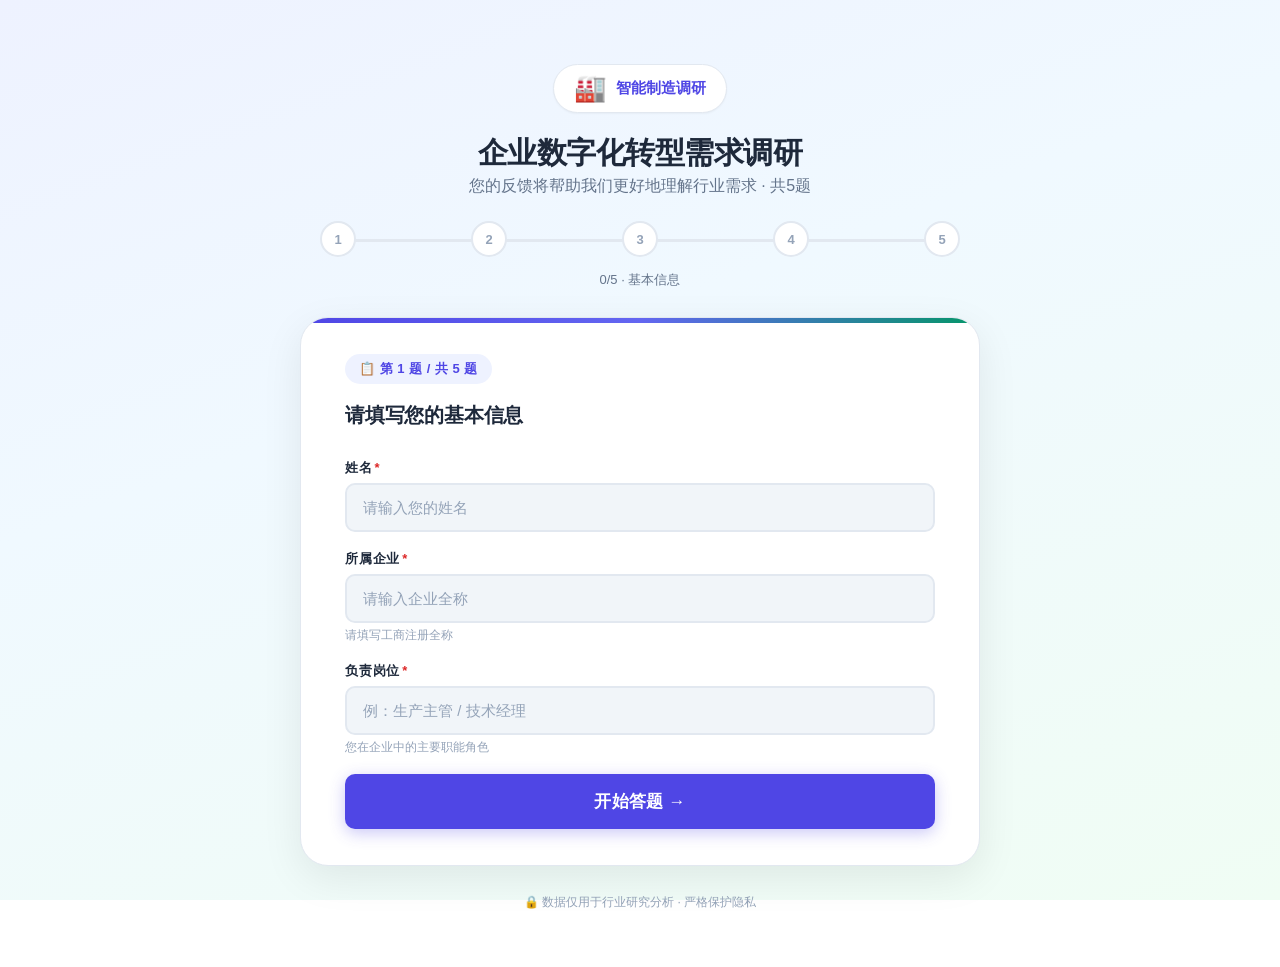
==== frontend/index.html @ d5b838df "v3.0: 智能制造问卷系统 - 全响应式前端+BANT线索管理+Railway部署" ====
<!DOCTYPE html>
<html lang="zh-CN">
<head>
    <meta charset="UTF-8">
    <meta name="viewport" content="width=device-width, initial-scale=1.0, maximum-scale=1.0, user-scalable=no">
    <title>智能制造调研问卷</title>
    <link rel="stylesheet" href="style.css">
</head>
<body>
<div class="survey-container">

    <!-- 头部 -->
    <header class="survey-header">
        <div class="brand"><span class="icon">🏭</span><span class="text">智能制造调研</span></div>
        <h1>企业数字化转型需求调研</h1>
        <p class="desc">您的反馈将帮助我们更好地理解行业需求 · 共5题</p>
    </header>

    <!-- 进度条 -->
    <div class="progress-wrap" id="progressWrap">
        <div class="progress-track"><div class="progress-track-fill" id="progressTrack"></div></div>
        <div class="progress-dots">
            <div class="progress-dot current" data-step="1"><span class="num">1</span><span class="check">✓</span></div>
            <div class="progress-dot" data-step="2"><span class="num">2</span><span class="check">✓</span></div>
            <div class="progress-dot" data-step="3"><span class="num">3</span><span class="check">✓</span></div>
            <div class="progress-dot" data-step="4"><span class="num">4</span><span class="check">✓</span></div>
            <div class="progress-dot" data-step="5"><span class="num">5</span><span class="check">✓</span></div>
        </div>
        <div class="progress-label" id="progressLabel">1/5 · 基本信息</div>
    </div>

    <!-- 卡片主体 -->
    <div class="survey-card" id="surveyCard">

        <!-- 步骤1: 基本信息 -->
        <div class="step active" id="step1">
            <div class="q-badge">📋 第 1 题 / 共 5 题</div>
            <h2 class="q-title">请填写您的基本信息</h2>

            <div class="form-field">
                <label>姓名<span class="req">*</span></label>
                <input type="text" id="name" placeholder="请输入您的姓名" maxlength="50" autocomplete="name">
            </div>
            <div class="form-field">
                <label>所属企业<span class="req">*</span></label>
                <input type="text" id="company" placeholder="请输入企业全称" maxlength="100" autocomplete="organization">
                <div class="form-hint">请填写工商注册全称</div>
            </div>
            <div class="form-field">
                <label>负责岗位<span class="req">*</span></label>
                <input type="text" id="position" placeholder="例：生产主管 / 技术经理" maxlength="100">
                <div class="form-hint">您在企业中的主要职能角色</div>
            </div>

            <button class="survey-btn btn-main" id="btnStart" onclick="startSurvey()">
                开始答题 →
            </button>
        </div>

        <!-- 步骤2-5: 选择题 -->
        <div class="step" id="stepChoice">
            <div class="q-badge" id="choiceBadge"></div>
            <h2 class="q-title" id="choiceTitle"></h2>
            <div class="options-list" id="optionsList"></div>
            <button class="survey-btn btn-main" id="btnSubmit" onclick="submitChoice()" disabled>请先选择一项</button>
        </div>

        <!-- 完成页 -->
        <div class="step" id="stepComplete">
            <div class="complete-hero">
                <div class="complete-icon">✅</div>
                <h2>调研完成！</h2>
                <p class="sub">感谢您的宝贵反馈</p>
                <div class="lead-badge" id="leadBadge"></div>
            </div>

            <div class="analysis-block">
                <div class="qa-review" id="qaReview"></div>
                <div class="analysis-card" id="analysisSummary"></div>
                <div class="insight-list" id="insightList"></div>
            </div>

            <button class="survey-btn btn-second" onclick="location.reload()">重新填写</button>
        </div>
    </div>

    <!-- 底部 -->
    <footer class="survey-footer">
        <p>🔒 数据仅用于行业研究分析 · 严格保护隐私</p>
    </footer>

</div>

<!-- 加载层 -->
<div class="loading-layer" id="loadingLayer">
    <div class="spinner-outer"></div>
    <div class="loading-text" id="loadingText">请稍候...</div>
</div>

<script src="app.js"></script>
</body>
</html>
---- frontend/style.css ----
/* ================================================================
   智能制造调研问卷 - 全响应式精美样式 v3.0
   适配: 手机 (<768px) | 平板 (768-1023px) | PC (>=1024px)
   ================================================================ */

/* ---------- 设计变量 ---------- */
:root {
    --c-primary: #4f46e5;
    --c-primary-deep: #3730a3;
    --c-primary-light: #eef2ff;
    --c-primary-glow: rgba(79,70,229,.15);
    --c-success: #059669;
    --c-success-light: #ecfdf5;
    --c-warning: #d97706;
    --c-danger: #dc2626;
    --c-text: #1e293b;
    --c-text-2: #64748b;
    --c-text-3: #94a3b8;
    --c-bg: #f1f5f9;
    --c-surface: #ffffff;
    --c-border: #e2e8f0;
    --c-border-focus: #a5b4fc;
    --radius-sm: 10px;
    --radius: 16px;
    --radius-lg: 24px;
    --shadow-sm: 0 1px 2px rgba(0,0,0,.04);
    --shadow: 0 4px 24px rgba(0,0,0,.06), 0 1px 2px rgba(0,0,0,.04);
    --shadow-lg: 0 12px 40px rgba(0,0,0,.08);
    --ease-spring: cubic-bezier(.34,1.56,.64,1);
    --ease-smooth: cubic-bezier(.4,0,.2,1);
    --font-mono: "SF Mono","Cascadia Code","Consolas",monospace;
}

/* ---------- 重置 ---------- */
*,*::before,*::after{box-sizing:border-box;margin:0;padding:0}
html{-webkit-text-size-adjust:100%;scroll-behavior:smooth}
body{
    font-family:-apple-system,BlinkMacSystemFont,"Segoe UI","PingFang SC","Hiragino Sans GB","Microsoft YaHei",sans-serif;
    background:linear-gradient(160deg,#eef2ff 0%,#f0f9ff 40%,#f0fdf4 100%);
    background-attachment:fixed;
    color:var(--c-text);
    min-height:100dvh;
    -webkit-font-smoothing:antialiased;
    -moz-osx-font-smoothing:grayscale;
    overflow-x:hidden;
}
img,svg{display:block;max-width:100%}
button,input{font-family:inherit;font-size:inherit}
button{cursor:pointer;border:none;background:none}

/* ---------- 容器 ---------- */
.survey-container{
    min-height:100dvh;
    display:flex;
    flex-direction:column;
    align-items:center;
    padding: 16px 16px 32px;
}

/* ---------- 头部 ---------- */
.survey-header{
    text-align:center;
    padding:32px 0 24px;
    width:100%;
    max-width:640px;
}
.survey-header .brand{
    display:inline-flex;align-items:center;gap:10px;
    background:var(--c-surface);padding:8px 20px;border-radius:40px;
    box-shadow:var(--shadow-sm);border:1px solid var(--c-border);
    margin-bottom:12px;
}
.survey-header .brand .icon{font-size:26px}
.survey-header .brand .text{font-size:15px;font-weight:700;color:var(--c-primary)}
.survey-header h1{
    font-size:clamp(20px,5vw,28px);font-weight:800;color:var(--c-text);
    letter-spacing:-.5px;line-height:1.3;
    margin:8px 0 4px;
}
.survey-header .desc{font-size:14px;color:var(--c-text-2)}

/* ---------- 进度系统 ---------- */
.progress-wrap{
    width:100%;max-width:640px;margin-bottom:28px;
    position:relative;
}
.progress-dots{
    display:flex;justify-content:space-between;
    position:relative;z-index:1;
}
.progress-dot{
    width:36px;height:36px;border-radius:50%;
    background:var(--c-surface);border:2.5px solid var(--c-border);
    display:flex;align-items:center;justify-content:center;
    font-size:13px;font-weight:700;color:var(--c-text-3);
    transition:all .35s var(--ease-smooth);
    position:relative;
}
.progress-dot.done{background:var(--c-primary);border-color:var(--c-primary);color:#fff}
.progress-dot.current{background:var(--c-surface);border-color:var(--c-primary);color:var(--c-primary);box-shadow:0 0 0 6px var(--c-primary-glow)}
.progress-dot .check{display:none}
.progress-dot.done .num{display:none}
.progress-dot.done .check{display:inline}

.progress-track{
    position:absolute;top:18px;left:18px;right:18px;height:2.5px;background:var(--c-border);z-index:0;
    border-radius:2px;
}
.progress-track-fill{
    height:100%;background:linear-gradient(90deg,var(--c-primary),var(--c-success));
    border-radius:2px;transition:width .5s var(--ease-smooth);
}
.progress-label{
    text-align:center;font-size:13px;color:var(--c-text-2);margin-top:14px;
    font-weight:500;
}

/* ---------- 卡片容器 ---------- */
.survey-card{
    width:100%;max-width:640px;
    background:var(--c-surface);
    border-radius:var(--radius-lg);
    box-shadow:var(--shadow-lg);
    border:1px solid var(--c-border);
    padding: clamp(20px,4vw,32px);
    position:relative;
    overflow:hidden;
    transition:all .35s var(--ease-smooth);
    min-height:300px;
}
.survey-card::before{
    content:'';position:absolute;top:0;left:0;right:0;height:4px;
    background:linear-gradient(90deg,var(--c-primary),#6366f1,var(--c-success));
}

/* ---------- 步骤区 ---------- */
.step{display:none}
.step.active{display:block}
.animate-in{animation:slideIn .45s var(--ease-spring)}
@keyframes slideIn{
    from{opacity:0;transform:translateX(30px) scale(.97)}
    to{opacity:1;transform:translateX(0) scale(1)}
}

/* ---------- 题号标签 ---------- */
.q-badge{
    display:inline-flex;align-items:center;gap:6px;
    background:var(--c-primary-light);color:var(--c-primary);
    font-size:13px;font-weight:700;padding:6px 14px;border-radius:24px;
    margin-bottom:16px;
    letter-spacing:.5px;
}

/* ---------- 问题标题 ---------- */
.q-title{
    font-size:clamp(17px,4vw,20px);font-weight:700;line-height:1.55;
    color:var(--c-text);margin-bottom:clamp(18px,3vw,28px);
    letter-spacing:-.2px;
}

/* ---------- 表单 (步骤1) ---------- */
.form-field{margin-bottom:18px}
.form-field label{
    display:block;font-size:13px;font-weight:700;color:var(--c-text);
    margin-bottom:6px;text-transform:uppercase;letter-spacing:.8px;
}
.form-field .req{color:var(--c-danger);margin-left:2px}
.form-field input{
    width:100%;padding:14px 16px;font-size:15px;
    border:2px solid var(--c-border);border-radius:var(--radius-sm);
    background:var(--c-bg);color:var(--c-text);
    transition:all .2s;
    outline:none;
}
.form-field input:focus{border-color:var(--c-primary);box-shadow:0 0 0 4px var(--c-primary-glow);background:var(--c-surface)}
.form-field input::placeholder{color:var(--c-text-3)}
.form-hint{font-size:12px;color:var(--c-text-3);margin-top:4px}

/* ---------- 选项列表 ---------- */
.options-list{display:flex;flex-direction:column;gap:10px;margin-bottom:20px}
.option-card{
    display:flex;align-items:center;gap:14px;
    padding:15px 16px;border:2px solid var(--c-border);border-radius:var(--radius-sm);
    cursor:pointer;transition:all .2s;background:var(--c-surface);
    -webkit-tap-highlight-color:transparent;user-select:none;
    position:relative;overflow:hidden;
}
.option-card:hover{border-color:var(--c-border-focus);background:#fafbfd}
.option-card:active{transform:scale(.985)}
.option-card.selected{border-color:var(--c-primary);background:var(--c-primary-light)}
.option-card.selected::after{
    content:'';position:absolute;inset:0;background:linear-gradient(135deg,rgba(79,70,229,.04),rgba(99,102,241,.02));
}
.option-letter{
    width:34px;height:34px;border-radius:50%;background:var(--c-bg);
    color:var(--c-text-2);display:flex;align-items:center;justify-content:center;
    font-weight:800;font-size:14px;flex-shrink:0;transition:all .25s var(--ease-smooth);
}
.option-card.selected .option-letter{background:var(--c-primary);color:#fff;transform:scale(1.1)}
.option-text{font-size:15px;line-height:1.5;flex:1;font-weight:500}
.option-check{
    font-size:20px;color:var(--c-primary);opacity:0;transform:scale(.5);
    transition:all .3s var(--ease-spring);flex-shrink:0;
}
.option-card.selected .option-check{opacity:1;transform:scale(1)}

/* ---------- 按钮 ---------- */
.survey-btn{
    width:100%;padding:15px 24px;font-size:16px;font-weight:700;
    border-radius:var(--radius-sm);transition:all .2s;
    letter-spacing:.3px;position:relative;overflow:hidden;
}
.survey-btn.btn-main{
    background:var(--c-primary);color:#fff;
    box-shadow:0 4px 16px rgba(79,70,229,.3);
}
.survey-btn.btn-main:hover:not(:disabled){background:var(--c-primary-deep);transform:translateY(-1px);box-shadow:0 6px 22px rgba(79,70,229,.35)}
.survey-btn.btn-main:active:not(:disabled){transform:scale(.98)}
.survey-btn.btn-main:disabled{background:#cbd5e1;color:#94a3b8;box-shadow:none;cursor:not-allowed}
.survey-btn.btn-second{
    background:var(--c-bg);color:var(--c-text);border:2px solid var(--c-border);
    margin-top:14px;
}
.survey-btn.btn-second:hover{background:var(--c-border)}

/* ---------- 完成页 ---------- */
.complete-hero{text-align:center;padding:12px 0 24px}
.complete-icon{
    font-size:64px;display:inline-block;
    animation:popIn .5s var(--ease-spring) both;
}
@keyframes popIn{0%{transform:scale(0) rotate(-15deg)}70%{transform:scale(1.15) rotate(3deg)}100%{transform:scale(1) rotate(0)}}
.complete-hero h2{font-size:22px;font-weight:800;color:var(--c-success);margin:12px 0 6px}
.complete-hero .sub{font-size:14px;color:var(--c-text-2)}

.lead-badge{
    display:inline-flex;align-items:center;gap:6px;
    padding:8px 20px;border-radius:24px;
    font-size:14px;font-weight:700;color:#fff;
    margin-top:8px;
}

.analysis-block{
    margin-top:24px;padding-top:24px;border-top:1px solid var(--c-border);
}
.analysis-block h4{font-size:14px;font-weight:700;color:var(--c-text);margin-bottom:12px;display:flex;align-items:center;gap:6px}

.qa-review{margin-bottom:20px}
.qa-list{display:flex;flex-direction:column;gap:8px}
.qa-row{background:var(--c-bg);border-radius:var(--radius-sm);padding:12px 14px;font-size:13px;line-height:1.6}
.qa-row .q{color:var(--c-text-2);margin-bottom:3px;font-size:12px}
.qa-row .a{font-weight:600;color:var(--c-text)}

.analysis-card{
    background:var(--c-primary-light);padding:18px;border-radius:var(--radius-sm);
    margin-bottom:16px;position:relative;
}
.analysis-card .text{font-size:14px;line-height:1.7;color:var(--c-text)}
.analysis-card .advice{
    margin-top:10px;font-size:13px;font-weight:600;color:var(--c-primary);
    padding-top:10px;border-top:1px solid rgba(79,70,229,.15);
}

.pain-tags{display:flex;gap:6px;flex-wrap:wrap;margin:10px 0}
.pain-tag{
    background:#fef2f2;color:var(--c-danger);padding:5px 10px;border-radius:6px;
    font-size:12px;font-weight:600;
}

.insight-list{display:flex;flex-direction:column;gap:8px}
.insight-row{
    display:flex;gap:10px;align-items:flex-start;
    padding:10px 12px;background:var(--c-bg);border-radius:var(--radius-sm);
    font-size:13px;line-height:1.6;
}
.insight-row .dot{flex-shrink:0;width:22px;height:22px;border-radius:50%;display:flex;align-items:center;justify-content:center;font-size:13px}

/* ---------- 加载层 ---------- */
.loading-layer{
    display:none;position:fixed;inset:0;
    background:rgba(255,255,255,.85);backdrop-filter:blur(8px);
    z-index:200;flex-direction:column;align-items:center;justify-content:center;
}
.loading-layer.show{display:flex}
.spinner-outer{
    width:48px;height:48px;border:3px solid var(--c-border);
    border-top-color:var(--c-primary);border-radius:50%;
    animation:spin .7s linear infinite;margin-bottom:16px;
}
@keyframes spin{to{transform:rotate(360deg)}}
.loading-text{font-size:15px;color:var(--c-text-2);text-align:center}

/* ---------- Toast ---------- */
.toast-msg{
    position:fixed;top:20px;left:50%;transform:translateX(-50%);
    background:#fef2f2;color:var(--c-danger);padding:12px 22px;
    border-radius:12px;font-size:14px;font-weight:500;
    box-shadow:var(--shadow);z-index:300;
    animation:toastIn .3s ease;
}
@keyframes toastIn{from{opacity:0;transform:translateX(-50%) translateY(-16px)}to{opacity:1;transform:translateX(-50%) translateY(0)}}

/* ---------- 底部 ---------- */
.survey-footer{
    text-align:center;padding:28px 0 8px;width:100%;max-width:640px;
}
.survey-footer p{font-size:12px;color:var(--c-text-3);display:flex;align-items:center;justify-content:center;gap:4px}

/* ================================================================
   响应式
   ================================================================ */

/* 平板: 768+ */
@media(min-width:768px){
    .survey-container{padding:24px 24px 40px}
    .survey-card{padding:32px 36px}
    .option-card{padding:16px 20px}
    .option-card:hover:not(.selected){border-color:var(--c-border-focus);transform:translateX(4px)}
    .options-list{gap:12px}
    .survey-btn{padding:16px 28px;font-size:17px}
    .complete-icon{font-size:72px}
}

/* PC: 1024+ */
@media(min-width:1024px){
    .survey-container{padding:32px 40px 48px}
    .survey-card{max-width:680px;padding:36px 44px;border-radius:28px}
    .survey-card::before{height:5px}
    .survey-header h1{font-size:30px}
    .survey-header .desc{font-size:16px}
    .options-list{display:grid;grid-template-columns:1fr 1fr;gap:12px}
    .option-card{min-height:72px}
    .question-number{font-size:14px}
    .question-title{font-size:22px}
    .analysis-card{display:flex;gap:20px;align-items:flex-start}
    .analysis-card>div:first-child{flex:1}
    .analysis-card .advice{flex:1;border-top:none;border-left:1px solid rgba(79,70,229,.15);padding-left:20px;margin-top:0;display:flex;align-items:center}
}

/* 大屏: 1440+ */
@media(min-width:1440px){
    .survey-card{max-width:760px;padding:40px 56px}
    .survey-header{padding:48px 0 32px;max-width:760px}
}

/* 小手机: <360px */
@media(max-width:360px){
    .survey-container{padding:10px 10px 24px}
    .survey-card{padding:18px 14px;border-radius:var(--radius)}
    .q-title{font-size:16px}
    .option-card{padding:13px 14px;gap:10px}
    .option-letter{width:30px;height:30px;font-size:13px}
    .option-text{font-size:14px}
    .survey-btn{padding:14px 18px;font-size:15px}
}
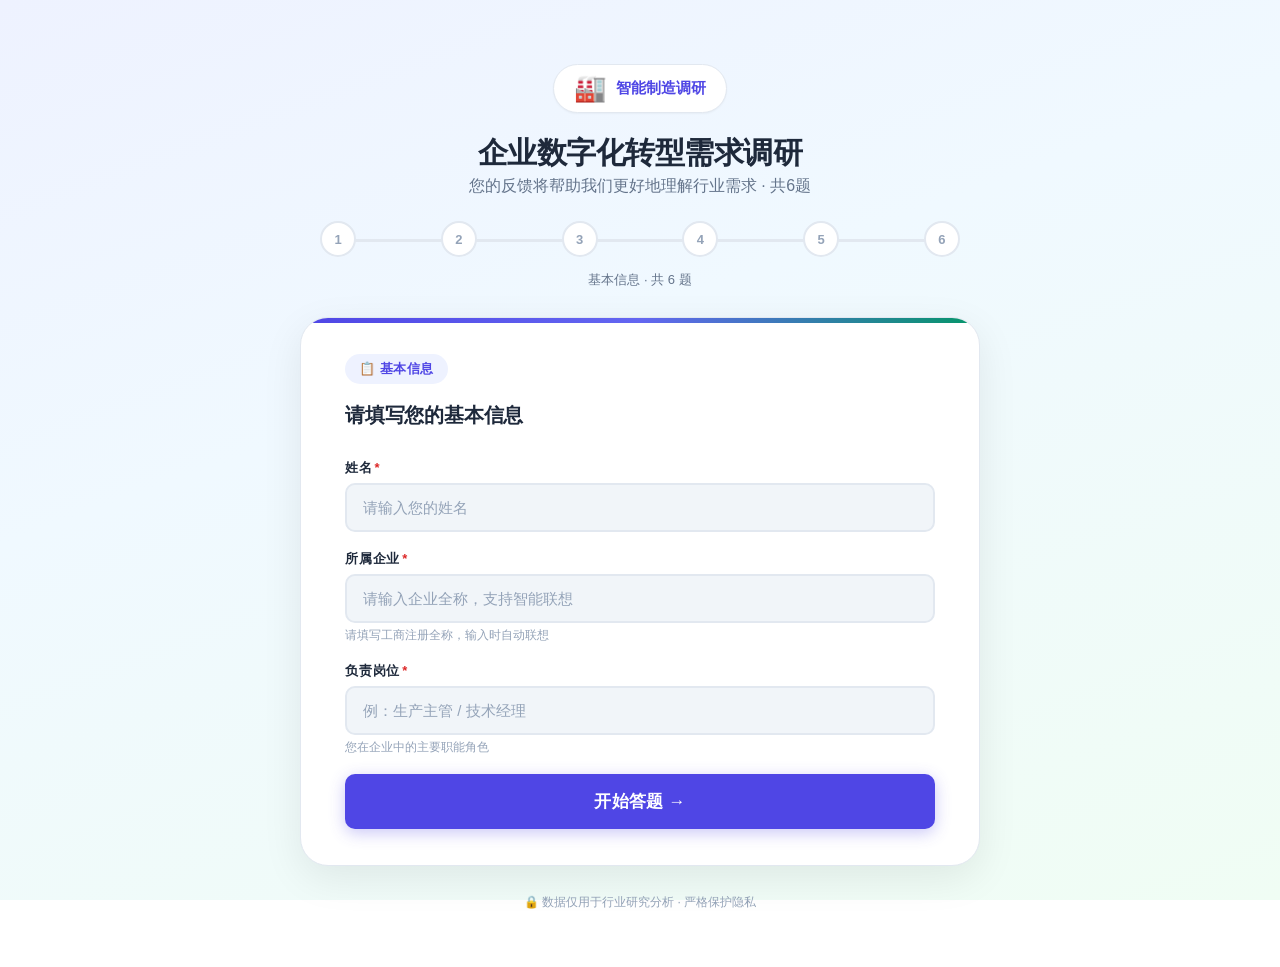
==== commit ff25f770: "feat: 3项核心升级 - 修复提交400错误(le=5->10) + 基本信息不计题数(6道AI题1-6) + 企查查/天眼查企业数据库(160+家)" ====
--- a/frontend/index.html
+++ b/frontend/index.html
@@ -13,7 +13,7 @@
     <header class="survey-header">
         <div class="brand"><span class="icon">🏭</span><span class="text">智能制造调研</span></div>
         <h1>企业数字化转型需求调研</h1>
-        <p class="desc">您的反馈将帮助我们更好地理解行业需求 · 共5题</p>
+        <p class="desc">您的反馈将帮助我们更好地理解行业需求 · 共6题</p>
     </header>
 
     <!-- 进度条 -->
@@ -25,26 +25,28 @@
             <div class="progress-dot" data-step="3"><span class="num">3</span><span class="check">✓</span></div>
             <div class="progress-dot" data-step="4"><span class="num">4</span><span class="check">✓</span></div>
             <div class="progress-dot" data-step="5"><span class="num">5</span><span class="check">✓</span></div>
+            <div class="progress-dot" data-step="6"><span class="num">6</span><span class="check">✓</span></div>
         </div>
-        <div class="progress-label" id="progressLabel">1/5 · 基本信息</div>
+        <div class="progress-label" id="progressLabel">基本信息 · 共 6 题</div>
     </div>
 
     <!-- 卡片主体 -->
     <div class="survey-card" id="surveyCard">
 
-        <!-- 步骤1: 基本信息 -->
+        <!-- 步骤1: 基本信息（不计入题数） -->
         <div class="step active" id="step1">
-            <div class="q-badge">📋 第 1 题 / 共 5 题</div>
+            <div class="q-badge">📋 基本信息</div>
             <h2 class="q-title">请填写您的基本信息</h2>
 
             <div class="form-field">
                 <label>姓名<span class="req">*</span></label>
                 <input type="text" id="name" placeholder="请输入您的姓名" maxlength="50" autocomplete="name">
             </div>
-            <div class="form-field">
+            <div class="form-field autocomplete-field">
                 <label>所属企业<span class="req">*</span></label>
-                <input type="text" id="company" placeholder="请输入企业全称" maxlength="100" autocomplete="organization">
-                <div class="form-hint">请填写工商注册全称</div>
+                <input type="text" id="company" placeholder="请输入企业全称，支持智能联想" maxlength="100" autocomplete="organization" autocomplete="off">
+                <div class="autocomplete-dropdown" id="companySuggestions"></div>
+                <div class="form-hint">请填写工商注册全称，输入时自动联想</div>
             </div>
             <div class="form-field">
                 <label>负责岗位<span class="req">*</span></label>
--- a/frontend/style.css
+++ b/frontend/style.css
@@ -176,6 +176,27 @@
 .form-field input::placeholder{color:var(--c-text-3)}
 .form-hint{font-size:12px;color:var(--c-text-3);margin-top:4px}
 
+/* ---------- 企业名称智能联想下拉 ---------- */
+.autocomplete-field{position:relative}
+.autocomplete-dropdown{
+    position:absolute;top:100%;left:0;right:0;z-index:200;
+    background:var(--c-surface);border:2px solid var(--c-primary);
+    border-top:none;border-radius:0 0 var(--radius-sm) var(--radius-sm);
+    max-height:220px;overflow-y:auto;display:none;
+    box-shadow:0 8px 24px rgba(0,0,0,.1);
+}
+.autocomplete-dropdown.show{display:block}
+.autocomplete-item{
+    padding:11px 16px;font-size:14px;cursor:pointer;transition:background .15s;
+    border-bottom:1px solid var(--c-border);
+    color:var(--c-text);
+}
+.autocomplete-item:last-child{border-bottom:none}
+.autocomplete-item:hover{background:var(--c-primary-light);color:var(--c-primary)}
+.autocomplete-empty{
+    padding:14px 16px;font-size:13px;color:var(--c-text-3);text-align:center;
+}
+
 /* ---------- 选项列表 ---------- */
 .options-list{display:flex;flex-direction:column;gap:10px;margin-bottom:20px}
 .option-card{
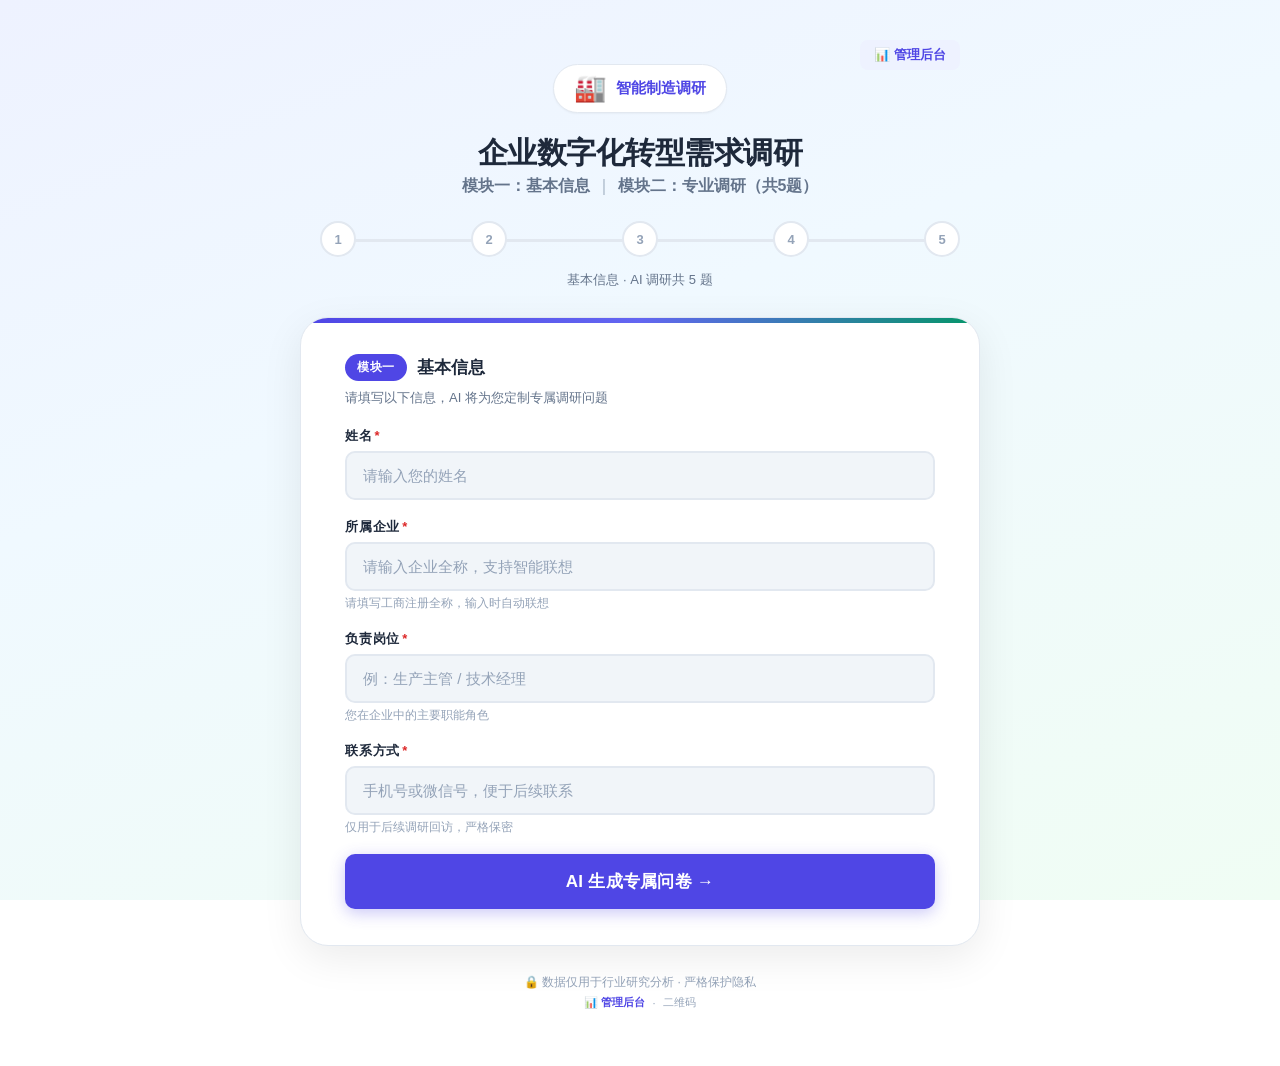
==== commit ab5795a5: "v3.0: ???(????+5?AI)??????????????????????" ====
--- a/frontend/index.html
+++ b/frontend/index.html
@@ -13,10 +13,15 @@
     <header class="survey-header">
         <div class="brand"><span class="icon">🏭</span><span class="text">智能制造调研</span></div>
         <h1>企业数字化转型需求调研</h1>
-        <p class="desc">您的反馈将帮助我们更好地理解行业需求 · 共6题</p>
+        <p class="desc">
+            <span class="desc-module">模块一：基本信息</span>
+            <span class="desc-sep">｜</span>
+            <span class="desc-module">模块二：专业调研（共5题）</span>
+        </p>
+        <a href="/admin" class="header-admin-link">📊 管理后台</a>
     </header>
 
-    <!-- 进度条 -->
+    <!-- 进度条 （仅跟踪 5 道 AI 题）-->
     <div class="progress-wrap" id="progressWrap">
         <div class="progress-track"><div class="progress-track-fill" id="progressTrack"></div></div>
         <div class="progress-dots">
@@ -25,18 +30,20 @@
             <div class="progress-dot" data-step="3"><span class="num">3</span><span class="check">✓</span></div>
             <div class="progress-dot" data-step="4"><span class="num">4</span><span class="check">✓</span></div>
             <div class="progress-dot" data-step="5"><span class="num">5</span><span class="check">✓</span></div>
-            <div class="progress-dot" data-step="6"><span class="num">6</span><span class="check">✓</span></div>
         </div>
-        <div class="progress-label" id="progressLabel">基本信息 · 共 6 题</div>
+        <div class="progress-label" id="progressLabel">基本信息 · AI 调研共 5 题</div>
     </div>
 
     <!-- 卡片主体 -->
     <div class="survey-card" id="surveyCard">
 
-        <!-- 步骤1: 基本信息（不计入题数） -->
+        <!-- 模块一：基本信息 -->
         <div class="step active" id="step1">
-            <div class="q-badge">📋 基本信息</div>
-            <h2 class="q-title">请填写您的基本信息</h2>
+            <div class="module-header">
+                <span class="module-badge">模块一</span>
+                <h3>基本信息</h3>
+            </div>
+            <p class="q-subtitle">请填写以下信息，AI 将为您定制专属调研问题</p>
 
             <div class="form-field">
                 <label>姓名<span class="req">*</span></label>
@@ -53,14 +60,23 @@
                 <input type="text" id="position" placeholder="例：生产主管 / 技术经理" maxlength="100">
                 <div class="form-hint">您在企业中的主要职能角色</div>
             </div>
+            <div class="form-field">
+                <label>联系方式<span class="req">*</span></label>
+                <input type="text" id="contact" placeholder="手机号或微信号，便于后续联系" maxlength="100" autocomplete="tel">
+                <div class="form-hint">仅用于后续调研回访，严格保密</div>
+            </div>
 
             <button class="survey-btn btn-main" id="btnStart" onclick="startSurvey()">
-                开始答题 →
+                AI 生成专属问卷 →
             </button>
         </div>
 
-        <!-- 步骤2-5: 选择题 -->
+        <!-- 模块二：AI 选择题 -->
         <div class="step" id="stepChoice">
+            <div class="module-header">
+                <span class="module-badge">模块二</span>
+                <h3>专业调研</h3>
+            </div>
             <div class="q-badge" id="choiceBadge"></div>
             <h2 class="q-title" id="choiceTitle"></h2>
             <div class="options-list" id="optionsList"></div>
@@ -72,7 +88,7 @@
             <div class="complete-hero">
                 <div class="complete-icon">✅</div>
                 <h2>调研完成！</h2>
-                <p class="sub">感谢您的宝贵反馈</p>
+                <p class="sub">感谢您的宝贵反馈，AI 已完成智能分析</p>
                 <div class="lead-badge" id="leadBadge"></div>
             </div>
 
@@ -82,13 +98,32 @@
                 <div class="insight-list" id="insightList"></div>
             </div>
 
-            <button class="survey-btn btn-second" onclick="location.reload()">重新填写</button>
+            <div class="complete-actions">
+                <button class="survey-btn btn-main btn-share" id="btnQRCode" onclick="showQRCode()">📱 分享问卷二维码</button>
+                <button class="survey-btn btn-second" onclick="location.reload()">重新填写</button>
+            </div>
+
+            <!-- 二维码弹窗 -->
+            <div class="qrcode-modal" id="qrcodeModal">
+                <div class="qrcode-modal-mask" onclick="closeQRCode()"></div>
+                <div class="qrcode-modal-content">
+                    <h4>📱 扫码开始调研</h4>
+                    <img id="qrcodeImg" src="" alt="问卷二维码" />
+                    <p class="qrcode-url" id="qrcodeUrl"></p>
+                    <button class="survey-btn btn-second btn-sm" onclick="closeQRCode()">关闭</button>
+                </div>
+            </div>
         </div>
     </div>
 
     <!-- 底部 -->
     <footer class="survey-footer">
         <p>🔒 数据仅用于行业研究分析 · 严格保护隐私</p>
+        <p style="margin-top:4px;font-size:11px;">
+            <a href="/admin" style="color:var(--c-primary);text-decoration:none;font-weight:600;">📊 管理后台</a>
+            &nbsp;·&nbsp;
+            <a href="/qrcode-page" style="color:var(--c-text-3);text-decoration:none;">二维码</a>
+        </p>
     </footer>
 
 </div>
@@ -96,7 +131,8 @@
 <!-- 加载层 -->
 <div class="loading-layer" id="loadingLayer">
     <div class="spinner-outer"></div>
-    <div class="loading-text" id="loadingText">请稍候...</div>
+    <div class="loading-text" id="loadingText">AI 正在为您生成专属问卷...</div>
+    <div class="loading-hint">根据您的企业画像定制问题，预计 3-8 秒</div>
 </div>
 
 <script src="app.js"></script>
--- a/frontend/style.css
+++ b/frontend/style.css
@@ -1,6 +1,6 @@
 /* ================================================================
    智能制造调研问卷 - 全响应式精美样式 v3.0
-   适配: 手机 (<768px) | 平板 (768-1023px) | PC (>=1024px)
+   双模块 · 5题 AI · 联系方式 · 二维码分享 · 修复完成页
    ================================================================ */
 
 /* ---------- 设计变量 ---------- */
@@ -31,7 +31,6 @@
     --font-mono: "SF Mono","Cascadia Code","Consolas",monospace;
 }
 
-/* ---------- 重置 ---------- */
 *,*::before,*::after{box-sizing:border-box;margin:0;padding:0}
 html{-webkit-text-size-adjust:100%;scroll-behavior:smooth}
 body{
@@ -63,6 +62,7 @@
     padding:32px 0 24px;
     width:100%;
     max-width:640px;
+    position:relative;
 }
 .survey-header .brand{
     display:inline-flex;align-items:center;gap:10px;
@@ -77,7 +77,20 @@
     letter-spacing:-.5px;line-height:1.3;
     margin:8px 0 4px;
 }
-.survey-header .desc{font-size:14px;color:var(--c-text-2)}
+.survey-header .desc{
+    font-size:14px;color:var(--c-text-2);
+    display:flex;align-items:center;justify-content:center;gap:6px;flex-wrap:wrap;
+}
+.survey-header .desc-module{font-weight:600}
+.survey-header .desc-sep{color:var(--c-text-3)}
+.survey-header .header-admin-link{
+    position:absolute;top:8px;right:0;
+    font-size:13px;font-weight:600;color:var(--c-primary);
+    text-decoration:none;padding:6px 14px;border-radius:8px;
+    background:var(--c-primary-light);
+    transition:all .2s;
+}
+.survey-header .header-admin-link:hover{background:var(--c-primary);color:#fff}
 
 /* ---------- 进度系统 ---------- */
 .progress-wrap{
@@ -142,12 +155,25 @@
     to{opacity:1;transform:translateX(0) scale(1)}
 }
 
+/* ---------- 模块头部 ---------- */
+.module-header{
+    display:flex;align-items:center;gap:10px;margin-bottom:12px;
+}
+.module-badge{
+    display:inline-flex;align-items:center;
+    background:var(--c-primary);color:#fff;
+    font-size:12px;font-weight:700;padding:5px 12px;border-radius:20px;
+    letter-spacing:.5px;
+}
+.module-header h3{font-size:17px;font-weight:700;color:var(--c-text)}
+.q-subtitle{font-size:13px;color:var(--c-text-2);margin-bottom:20px;margin-top:-4px}
+
 /* ---------- 题号标签 ---------- */
 .q-badge{
     display:inline-flex;align-items:center;gap:6px;
     background:var(--c-primary-light);color:var(--c-primary);
     font-size:13px;font-weight:700;padding:6px 14px;border-radius:24px;
-    margin-bottom:16px;
+    margin-bottom:8px;
     letter-spacing:.5px;
 }
 
@@ -158,7 +184,7 @@
     letter-spacing:-.2px;
 }
 
-/* ---------- 表单 (步骤1) ---------- */
+/* ---------- 表单 ---------- */
 .form-field{margin-bottom:18px}
 .form-field label{
     display:block;font-size:13px;font-weight:700;color:var(--c-text);
@@ -231,6 +257,7 @@
     border-radius:var(--radius-sm);transition:all .2s;
     letter-spacing:.3px;position:relative;overflow:hidden;
 }
+.survey-btn.btn-sm{width:auto;padding:10px 20px;font-size:14px;display:inline-block}
 .survey-btn.btn-main{
     background:var(--c-primary);color:#fff;
     box-shadow:0 4px 16px rgba(79,70,229,.3);
@@ -243,40 +270,53 @@
     margin-top:14px;
 }
 .survey-btn.btn-second:hover{background:var(--c-border)}
+.survey-btn.btn-share{background:var(--c-success);box-shadow:0 4px 16px rgba(5,150,105,.3)}
+.survey-btn.btn-share:hover{background:#047857}
 
 /* ---------- 完成页 ---------- */
-.complete-hero{text-align:center;padding:12px 0 24px}
+.complete-hero{text-align:center;padding:12px 0 20px}
 .complete-icon{
     font-size:64px;display:inline-block;
     animation:popIn .5s var(--ease-spring) both;
 }
 @keyframes popIn{0%{transform:scale(0) rotate(-15deg)}70%{transform:scale(1.15) rotate(3deg)}100%{transform:scale(1) rotate(0)}}
-.complete-hero h2{font-size:22px;font-weight:800;color:var(--c-success);margin:12px 0 6px}
-.complete-hero .sub{font-size:14px;color:var(--c-text-2)}
+.complete-hero h2{font-size:22px;font-weight:800;color:var(--c-success);margin:12px 0 4px}
+.complete-hero .sub{font-size:14px;color:var(--c-text-2);margin-bottom:8px}
 
 .lead-badge{
-    display:inline-flex;align-items:center;gap:6px;
-    padding:8px 20px;border-radius:24px;
-    font-size:14px;font-weight:700;color:#fff;
-    margin-top:8px;
-}
+    display:inline-flex;align-items:center;gap:8px;
+    padding:10px 22px;border-radius:24px;
+    font-size:14px;font-weight:600;color:#fff;
+    margin-top:6px;box-shadow:0 2px 8px rgba(0,0,0,.12);
+}
+.lead-badge strong{font-weight:800}
 
 .analysis-block{
-    margin-top:24px;padding-top:24px;border-top:1px solid var(--c-border);
-}
-.analysis-block h4{font-size:14px;font-weight:700;color:var(--c-text);margin-bottom:12px;display:flex;align-items:center;gap:6px}
-
+    margin-top:20px;padding-top:20px;border-top:1px solid var(--c-border);
+}
+.block-title{
+    font-size:14px;font-weight:700;color:var(--c-text);
+    margin-bottom:10px;display:flex;align-items:center;gap:6px;
+}
+
+/* 问答回顾 */
 .qa-review{margin-bottom:20px}
 .qa-list{display:flex;flex-direction:column;gap:8px}
-.qa-row{background:var(--c-bg);border-radius:var(--radius-sm);padding:12px 14px;font-size:13px;line-height:1.6}
-.qa-row .q{color:var(--c-text-2);margin-bottom:3px;font-size:12px}
-.qa-row .a{font-weight:600;color:var(--c-text)}
-
+.qa-row{
+    background:var(--c-bg);border-radius:var(--radius-sm);
+    padding:12px 14px;font-size:13px;line-height:1.6;
+    border-left:3px solid var(--c-primary);
+}
+.qa-row .qa-q{color:var(--c-text-2);margin-bottom:3px;font-size:12px}
+.qa-row .qa-a{font-weight:600;color:var(--c-text)}
+
+/* 分析卡片 */
 .analysis-card{
-    background:var(--c-primary-light);padding:18px;border-radius:var(--radius-sm);
-    margin-bottom:16px;position:relative;
-}
-.analysis-card .text{font-size:14px;line-height:1.7;color:var(--c-text)}
+    background:linear-gradient(135deg,var(--c-primary-light),#f0f4ff);
+    padding:18px;border-radius:var(--radius-sm);
+    margin-bottom:16px;position:relative;border:1px solid rgba(79,70,229,.1);
+}
+.analysis-card .analysis-text{font-size:14px;line-height:1.7;color:var(--c-text)}
 .analysis-card .advice{
     margin-top:10px;font-size:13px;font-weight:600;color:var(--c-primary);
     padding-top:10px;border-top:1px solid rgba(79,70,229,.15);
@@ -288,6 +328,7 @@
     font-size:12px;font-weight:600;
 }
 
+/* 洞察 */
 .insight-list{display:flex;flex-direction:column;gap:8px}
 .insight-row{
     display:flex;gap:10px;align-items:flex-start;
@@ -296,10 +337,43 @@
 }
 .insight-row .dot{flex-shrink:0;width:22px;height:22px;border-radius:50%;display:flex;align-items:center;justify-content:center;font-size:13px}
 
+/* 完成页操作区 */
+.complete-actions{margin-top:20px;display:flex;flex-direction:column;gap:12px}
+
+/* ---------- 二维码弹窗 ---------- */
+.qrcode-modal{
+    display:none;position:fixed;inset:0;z-index:500;
+    align-items:center;justify-content:center;
+}
+.qrcode-modal.show{display:flex}
+.qrcode-modal-mask{
+    position:absolute;inset:0;background:rgba(0,0,0,.5);
+    backdrop-filter:blur(4px);
+}
+.qrcode-modal-content{
+    position:relative;z-index:1;
+    background:var(--c-surface);border-radius:var(--radius-lg);
+    padding:32px 28px;text-align:center;
+    max-width:90vw;width:360px;
+    box-shadow:0 20px 60px rgba(0,0,0,.2);
+    animation:modalIn .3s var(--ease-spring);
+}
+@keyframes modalIn{from{opacity:0;transform:scale(.9) translateY(20px)}to{opacity:1;transform:scale(1) translateY(0)}}
+.qrcode-modal-content h4{font-size:17px;margin-bottom:16px;color:var(--c-text)}
+.qrcode-modal-content img{
+    width:220px;height:220px;margin:0 auto 16px;
+    border-radius:12px;border:2px solid var(--c-border);
+}
+.qrcode-url{
+    font-size:12px;color:var(--c-text-3);
+    word-break:break-all;margin-bottom:16px;
+    padding:8px;background:var(--c-bg);border-radius:8px;
+}
+
 /* ---------- 加载层 ---------- */
 .loading-layer{
     display:none;position:fixed;inset:0;
-    background:rgba(255,255,255,.85);backdrop-filter:blur(8px);
+    background:rgba(255,255,255,.88);backdrop-filter:blur(10px);
     z-index:200;flex-direction:column;align-items:center;justify-content:center;
 }
 .loading-layer.show{display:flex}
@@ -309,7 +383,8 @@
     animation:spin .7s linear infinite;margin-bottom:16px;
 }
 @keyframes spin{to{transform:rotate(360deg)}}
-.loading-text{font-size:15px;color:var(--c-text-2);text-align:center}
+.loading-text{font-size:16px;font-weight:600;color:var(--c-text);text-align:center;margin-bottom:6px}
+.loading-hint{font-size:13px;color:var(--c-text-3);text-align:center}
 
 /* ---------- Toast ---------- */
 .toast-msg{
@@ -340,6 +415,8 @@
     .options-list{gap:12px}
     .survey-btn{padding:16px 28px;font-size:17px}
     .complete-icon{font-size:72px}
+    .qrcode-modal-content{width:400px}
+    .qrcode-modal-content img{width:250px;height:250px}
 }
 
 /* PC: 1024+ */
@@ -351,11 +428,11 @@
     .survey-header .desc{font-size:16px}
     .options-list{display:grid;grid-template-columns:1fr 1fr;gap:12px}
     .option-card{min-height:72px}
-    .question-number{font-size:14px}
-    .question-title{font-size:22px}
-    .analysis-card{display:flex;gap:20px;align-items:flex-start}
-    .analysis-card>div:first-child{flex:1}
+    .analysis-card{display:flex;gap:20px;align-items:flex-start;flex-wrap:wrap}
+    .analysis-card>p:first-of-type{flex:1}
     .analysis-card .advice{flex:1;border-top:none;border-left:1px solid rgba(79,70,229,.15);padding-left:20px;margin-top:0;display:flex;align-items:center}
+    .complete-actions{flex-direction:row}
+    .complete-actions .survey-btn{flex:1}
 }
 
 /* 大屏: 1440+ */
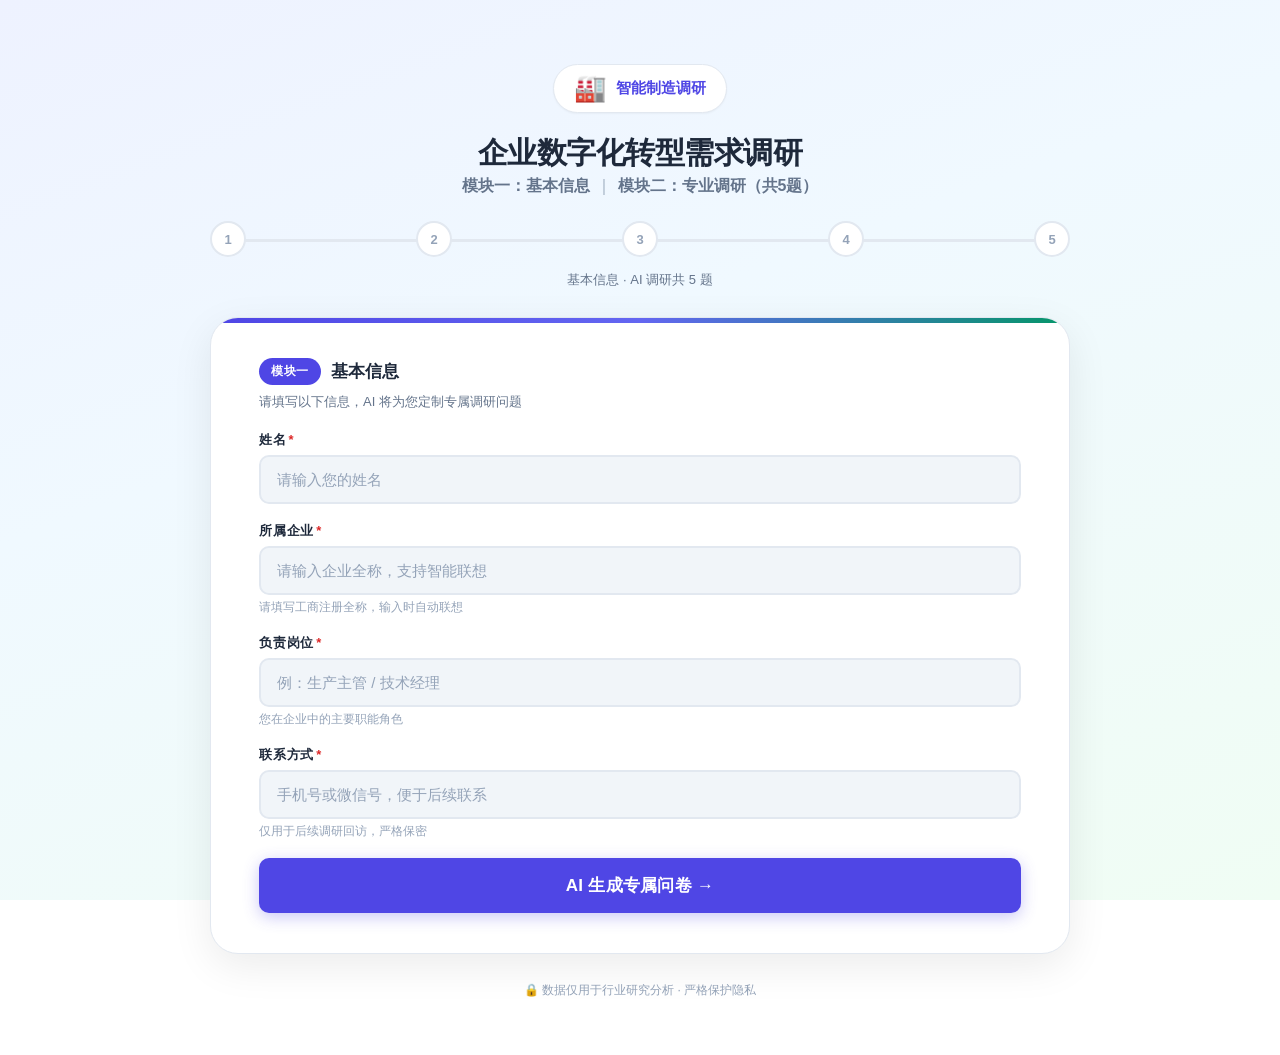
==== commit dd83b9ee: "fix: add error handling to start API, remove admin links from survey page" ====
--- a/frontend/index.html
+++ b/frontend/index.html
@@ -18,7 +18,6 @@
             <span class="desc-sep">｜</span>
             <span class="desc-module">模块二：专业调研（共5题）</span>
         </p>
-        <a href="/admin" class="header-admin-link">📊 管理后台</a>
     </header>
 
     <!-- 进度条 （仅跟踪 5 道 AI 题）-->
@@ -119,11 +118,7 @@
     <!-- 底部 -->
     <footer class="survey-footer">
         <p>🔒 数据仅用于行业研究分析 · 严格保护隐私</p>
-        <p style="margin-top:4px;font-size:11px;">
-            <a href="/admin" style="color:var(--c-primary);text-decoration:none;font-weight:600;">📊 管理后台</a>
-            &nbsp;·&nbsp;
-            <a href="/qrcode-page" style="color:var(--c-text-3);text-decoration:none;">二维码</a>
-        </p>
+        
     </footer>
 
 </div>
--- a/frontend/style.css
+++ b/frontend/style.css
@@ -417,28 +417,77 @@
     .complete-icon{font-size:72px}
     .qrcode-modal-content{width:400px}
     .qrcode-modal-content img{width:250px;height:250px}
-}
-
-/* PC: 1024+ */
+    /* 完成页 - 平板：加大间距和字号 */
+    .complete-hero h2{font-size:24px}
+    .complete-hero .sub{font-size:15px}
+    .block-title{font-size:15px}
+    .qa-row{padding:14px 18px;font-size:14px}
+    .analysis-card{padding:20px}
+    .analysis-card .analysis-text{font-size:15px}
+    .insight-row{padding:12px 16px;font-size:14px}
+    .lead-badge{font-size:15px;padding:12px 24px}
+}
+
+/* PC: 1024+ → 完成页双栏布局 */
 @media(min-width:1024px){
     .survey-container{padding:32px 40px 48px}
-    .survey-card{max-width:680px;padding:36px 44px;border-radius:28px}
+    .survey-card{max-width:860px;padding:40px 48px;border-radius:28px}
     .survey-card::before{height:5px}
+    .survey-header{max-width:860px}
     .survey-header h1{font-size:30px}
     .survey-header .desc{font-size:16px}
+    .progress-wrap{max-width:860px}
+    .survey-footer{max-width:860px}
     .options-list{display:grid;grid-template-columns:1fr 1fr;gap:12px}
     .option-card{min-height:72px}
-    .analysis-card{display:flex;gap:20px;align-items:flex-start;flex-wrap:wrap}
-    .analysis-card>p:first-of-type{flex:1}
-    .analysis-card .advice{flex:1;border-top:none;border-left:1px solid rgba(79,70,229,.15);padding-left:20px;margin-top:0;display:flex;align-items:center}
-    .complete-actions{flex-direction:row}
+
+    /* 完成页 - PC 双栏布局 */
+    .complete-hero{padding:20px 0 28px}
+    .complete-icon{font-size:80px}
+    .complete-hero h2{font-size:28px;margin:16px 0 6px}
+    .complete-hero .sub{font-size:16px}
+    .lead-badge{font-size:16px;padding:12px 28px}
+
+    .analysis-block{
+        display:grid;
+        grid-template-columns:1fr 1fr;
+        grid-template-rows:auto auto;
+        gap:20px;
+        padding-top:24px;
+    }
+    .qa-review{grid-column:1;grid-row:1/3;margin-bottom:0}
+    .analysis-card{grid-column:2;grid-row:1;margin-bottom:0}
+    .insight-list{grid-column:2;grid-row:2}
+
+    .block-title{font-size:15px}
+    .qa-row{padding:14px 18px;font-size:14px}
+    .analysis-card{padding:24px;display:flex;flex-direction:column;gap:12px}
+    .analysis-card .analysis-text{font-size:15px;line-height:1.75}
+    .analysis-card .advice{
+        border-top:1px solid rgba(79,70,229,.15);padding-top:12px;
+        border-left:none;padding-left:0;margin-top:auto;
+        display:block;
+    }
+    .insight-row{padding:12px 16px;font-size:14px}
+
+    .complete-actions{
+        flex-direction:row;
+        margin-top:28px;
+        gap:14px;
+    }
     .complete-actions .survey-btn{flex:1}
+    .complete-actions .btn-second{margin-top:0}
 }
 
 /* 大屏: 1440+ */
 @media(min-width:1440px){
-    .survey-card{max-width:760px;padding:40px 56px}
-    .survey-header{padding:48px 0 32px;max-width:760px}
+    .survey-card{max-width:920px;padding:44px 60px}
+    .survey-header{padding:48px 0 32px;max-width:920px}
+    .progress-wrap{max-width:920px}
+    .survey-footer{max-width:920px}
+    .complete-icon{font-size:88px}
+    .complete-hero h2{font-size:32px}
+    .analysis-block{gap:24px}
 }
 
 /* 小手机: <360px */
